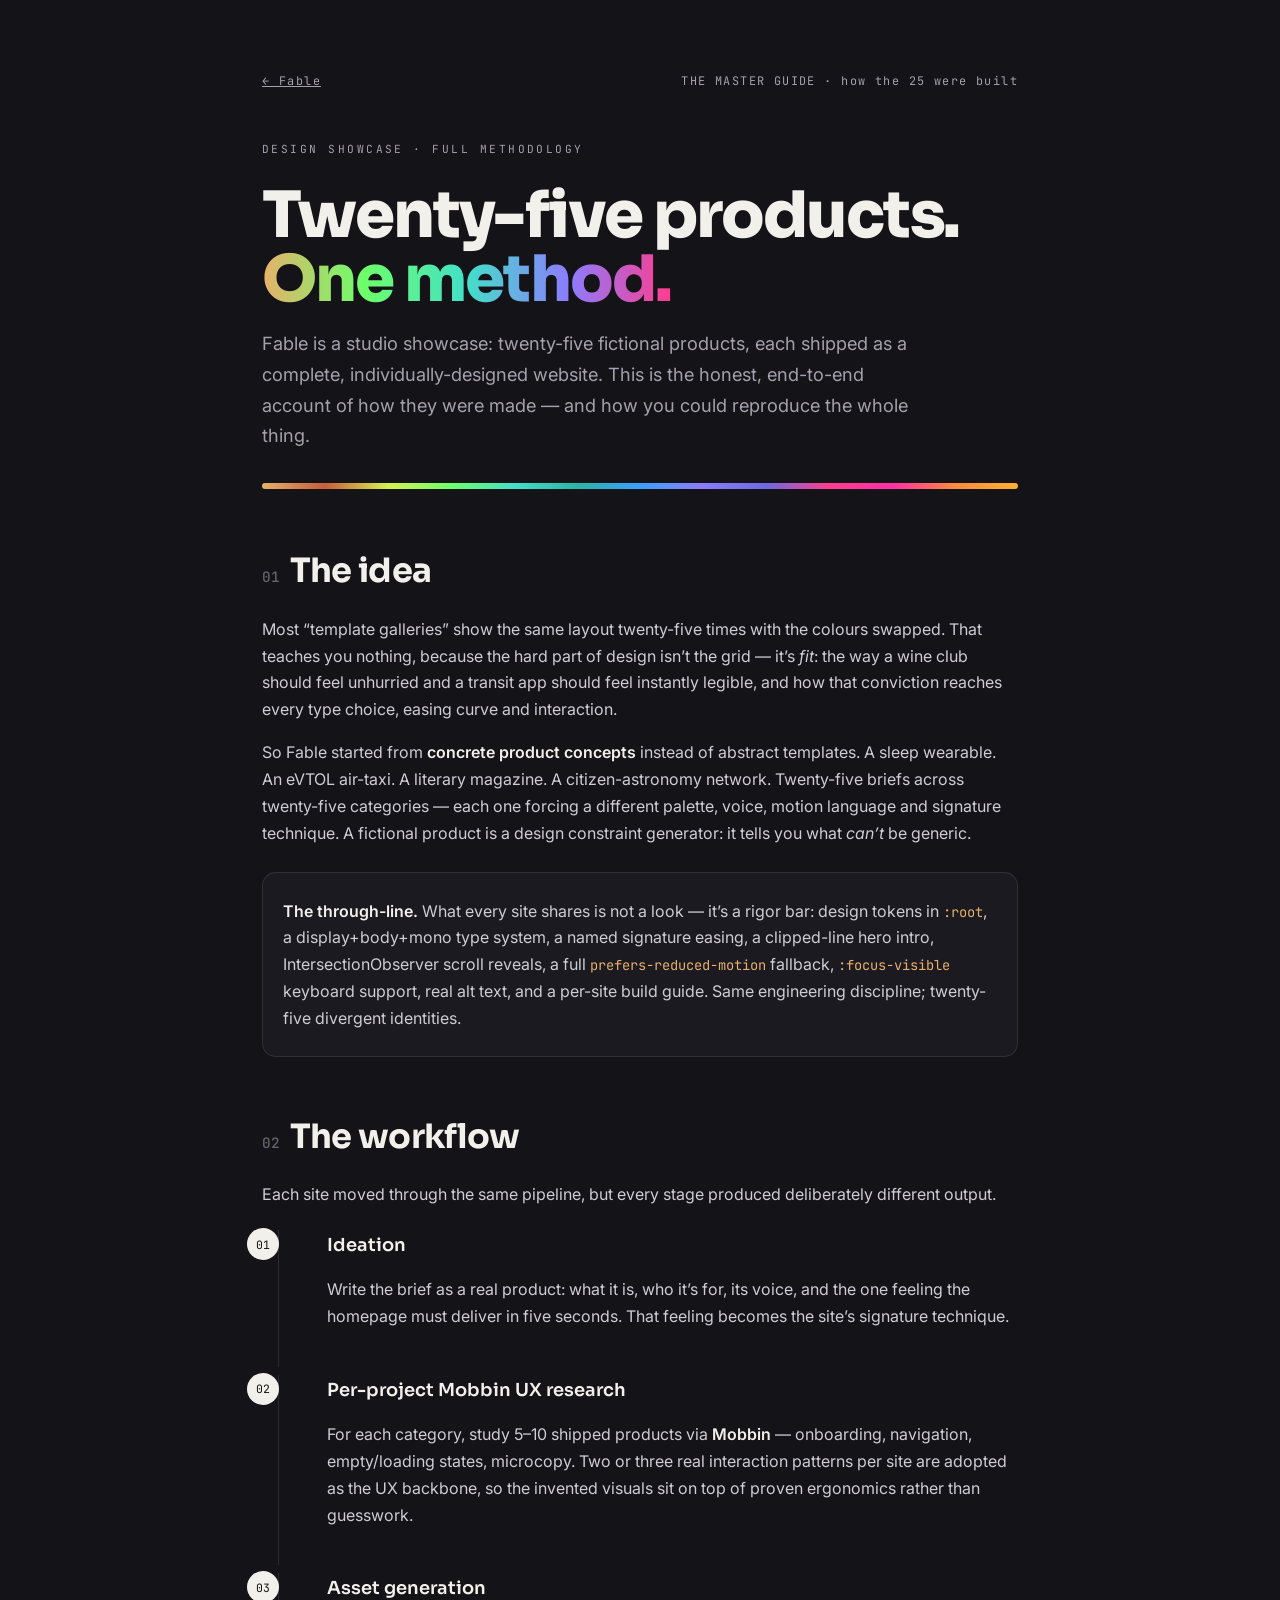
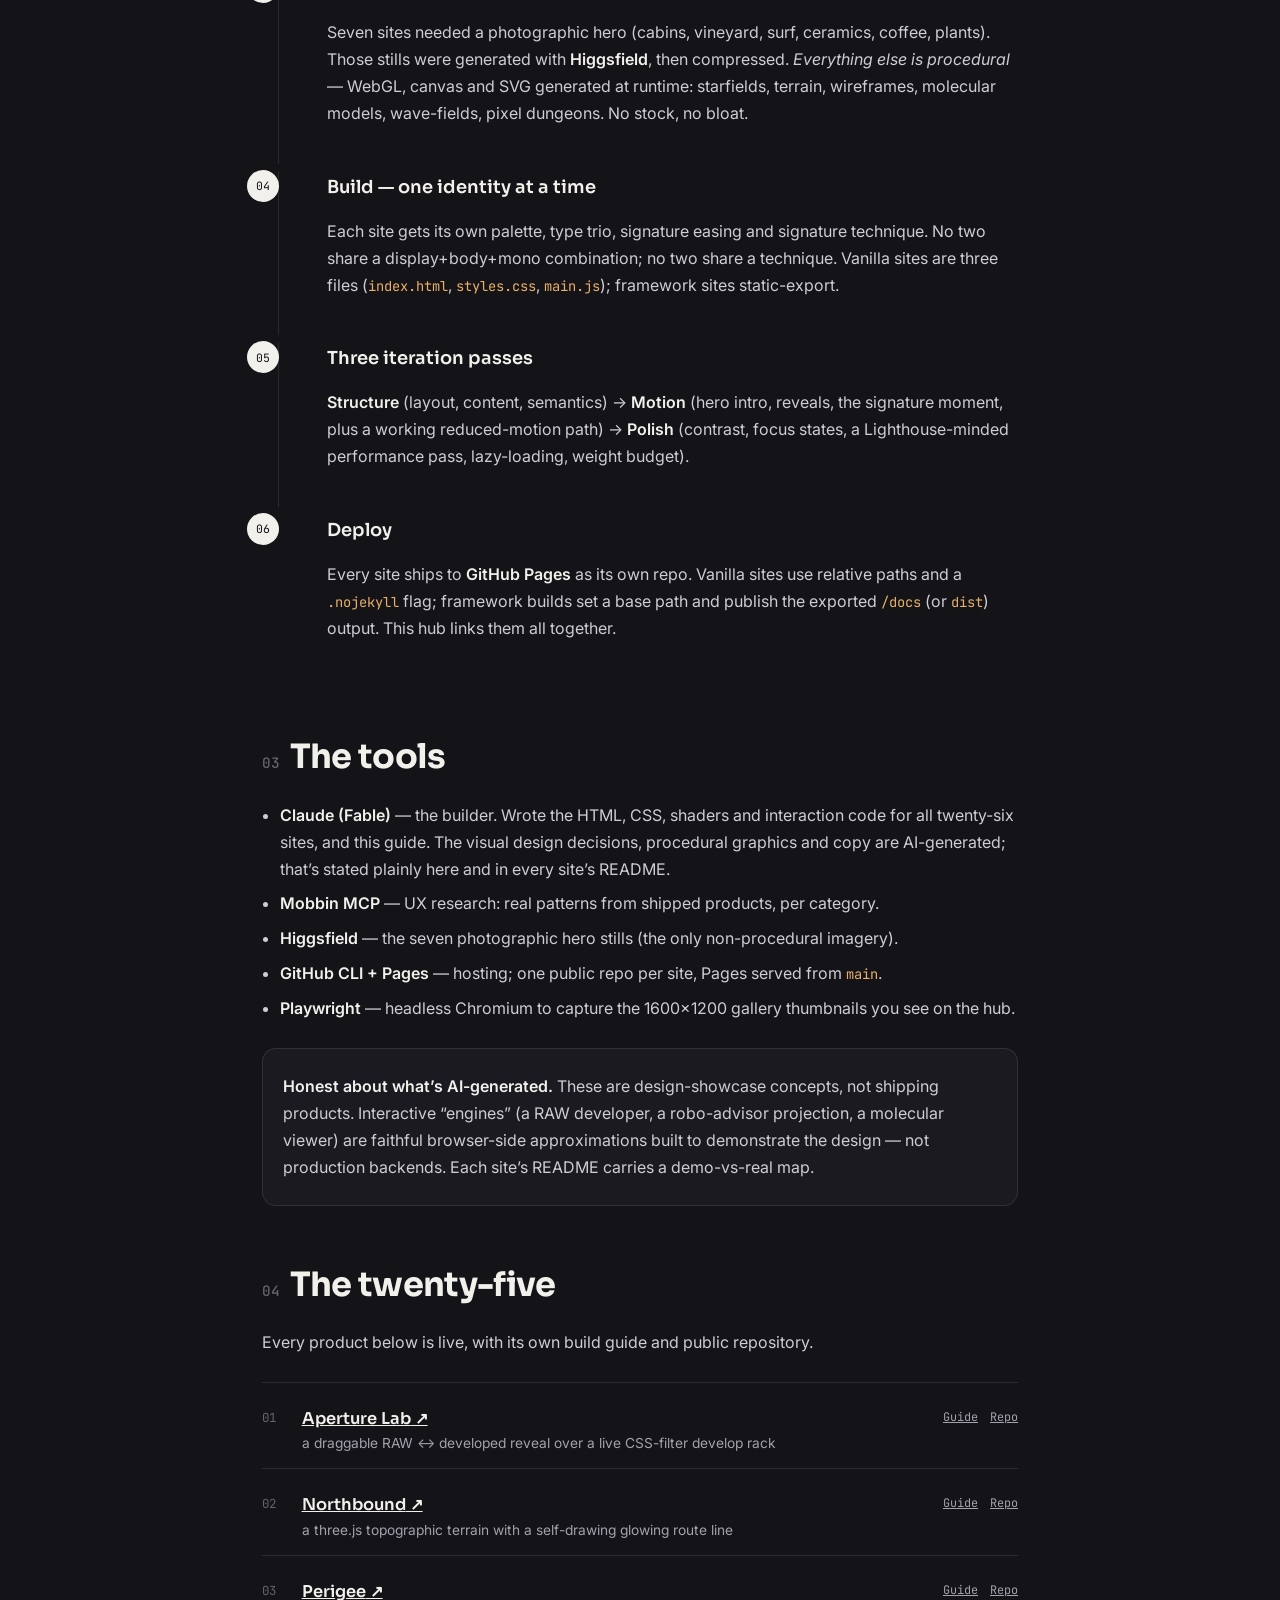
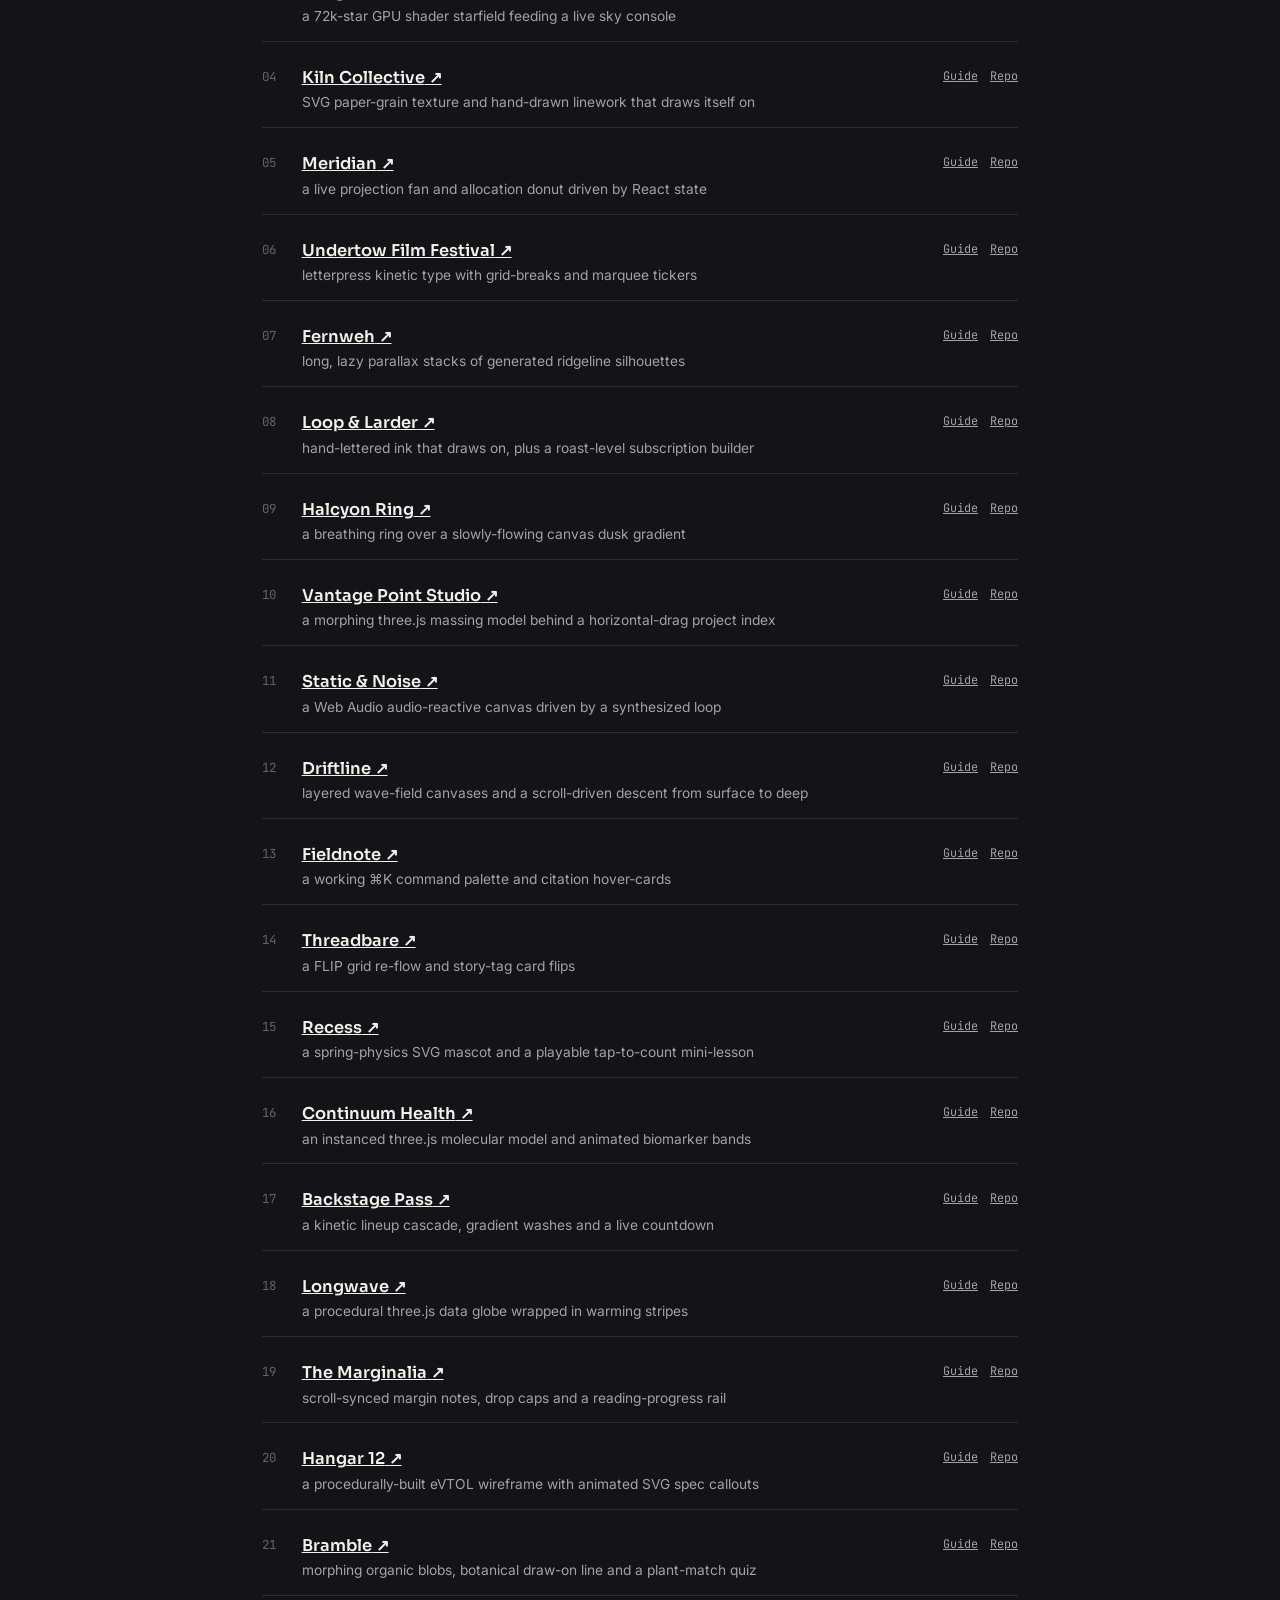
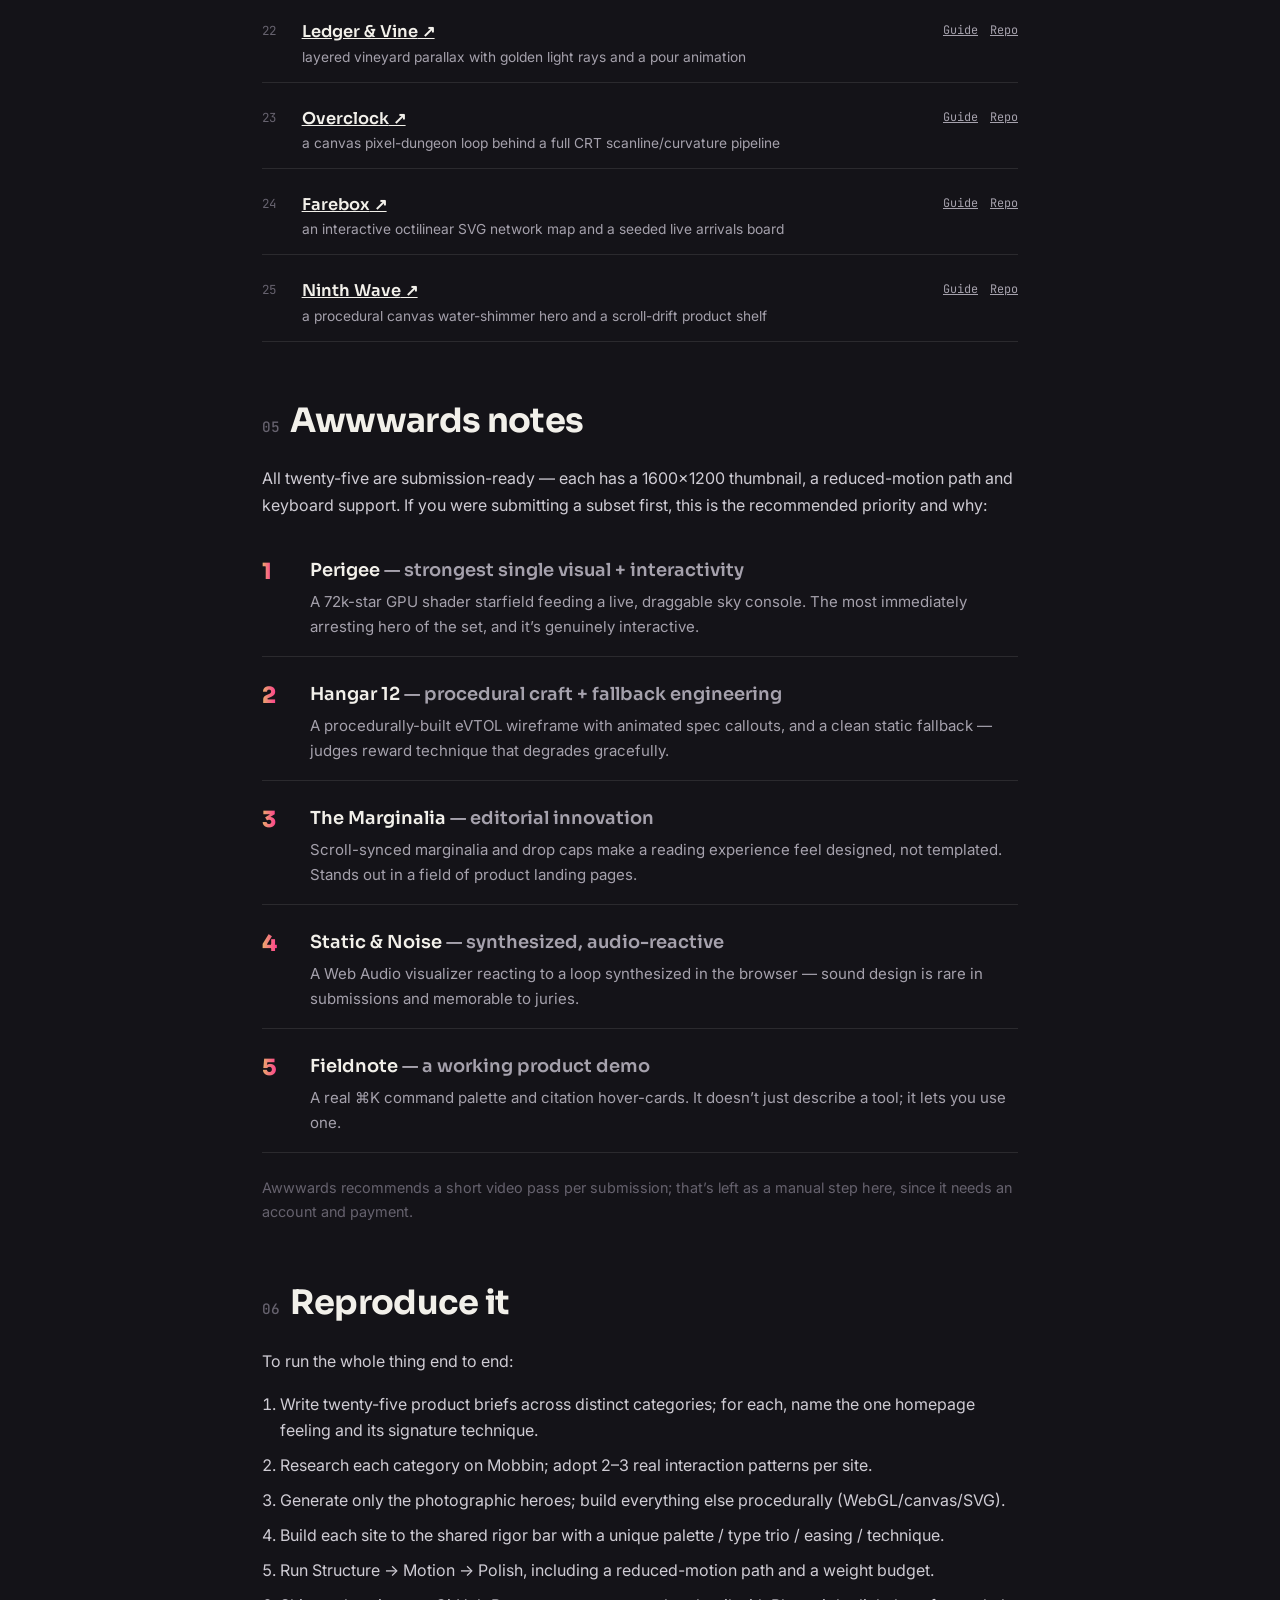
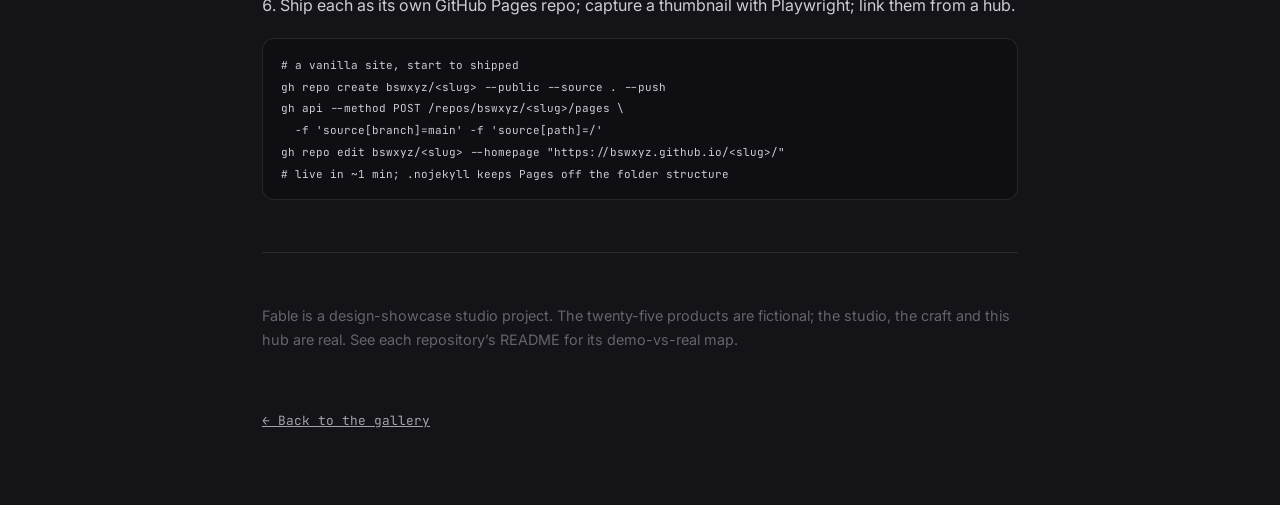
==== guide/index.html @ 22dbc184 "Fable hub — 25-site design showcase gallery + master guide Co-Authored-By: Claude Fable 5 <noreply@a" ====
<!doctype html>
<html lang="en">
<head>
<meta charset="utf-8" />
<meta name="viewport" content="width=device-width, initial-scale=1" />
<title>How Fable was built — the master guide</title>
<meta name="description" content="The master build guide for Fable: how twenty-five fictional-product design showcases were designed and shipped — ideation, Mobbin UX research, asset generation, per-site build, three iteration passes, and GitHub Pages deploy. Links to all 25 guides and repos." />
<meta name="theme-color" content="#141318" />
<meta name="color-scheme" content="dark" />
<link rel="preconnect" href="https://fonts.googleapis.com" />
<link rel="preconnect" href="https://fonts.gstatic.com" crossorigin />
<link href="https://fonts.googleapis.com/css2?family=Sora:wght@300;400;600;700;800&family=Inter:wght@400;500;600&family=JetBrains+Mono:wght@400;500&display=swap" rel="stylesheet" />
<style>
:root{--bg:#141318;--panel:#1b1a21;--bone:#f2f0ea;--dim:#a5a1ac;--faint:#66626e;--line:rgba(242,240,234,.10);--max:820px}
*{box-sizing:border-box;margin:0;padding:0}
html{scroll-behavior:smooth}
body{background:var(--bg);color:var(--bone);font-family:"Inter",system-ui,sans-serif;line-height:1.68;-webkit-font-smoothing:antialiased}
a{color:var(--bone)}
.grad{background:linear-gradient(90deg,#e8b06a,#6cff6a,#43e0c8,#8b7cff,#ff3d8e);-webkit-background-clip:text;background-clip:text;color:transparent}
.wrap{max-width:var(--max);margin:0 auto;padding:clamp(28px,6vw,72px) clamp(18px,5vw,32px)}
.top{display:flex;justify-content:space-between;align-items:center;margin-bottom:3rem;font-family:"JetBrains Mono",monospace;font-size:.74rem;letter-spacing:.12em;color:var(--dim)}
.top a{color:var(--dim)}.top a:hover{color:var(--bone)}
.ey{font-family:"JetBrains Mono",monospace;font-size:.7rem;letter-spacing:.22em;text-transform:uppercase;color:var(--dim);display:block;margin-bottom:1.6rem}
h1{font-family:"Sora",sans-serif;font-weight:800;font-size:clamp(2.4rem,7vw,4rem);line-height:1;letter-spacing:-.03em;margin-bottom:1rem}
.sub{color:var(--dim);font-size:1.14rem;margin-bottom:1rem;max-width:60ch}
.spectrum{height:6px;border-radius:6px;margin:2rem 0 3.4rem;background:linear-gradient(90deg,#e8b06a,#c65d3b,#d6f24e,#6cff6a,#43e0c8,#2bb4a6,#3aa0ff,#8b7cff,#6d6ae0,#ff3d8e,#ff2ea6,#ff8a3d,#ffb02e);box-shadow:0 0 22px -6px rgba(242,240,234,.25)}
h2{font-family:"Sora",sans-serif;font-weight:700;font-size:clamp(1.5rem,3.6vw,2.1rem);letter-spacing:-.02em;margin:3.2rem 0 .4rem;display:flex;gap:.6rem;align-items:baseline}
h2 .h-n{font-family:"JetBrains Mono",monospace;font-size:.9rem;font-weight:500;color:var(--faint);letter-spacing:0}
h3{font-family:"Sora",sans-serif;font-weight:600;font-size:1.12rem;margin:1.8rem 0 .3rem}
p{color:#cfccd4;margin:1rem 0}
strong{color:var(--bone);font-weight:600}
em{font-style:italic}
ul{margin:1rem 0 1rem 1.15rem;color:#cfccd4}li{margin:.5rem 0}
ol.steps{list-style:none;margin:1.4rem 0;padding:0;counter-reset:st}
ol.steps>li{counter-increment:st;position:relative;padding:0 0 1.3rem 3rem;border-left:1px solid var(--line);margin-left:1rem}
ol.steps>li::before{content:counter(st,decimal-leading-zero);position:absolute;left:-1rem;top:-2px;transform:translateX(-50%);
  font-family:"JetBrains Mono",monospace;font-size:.72rem;color:var(--bg);background:var(--bone);width:2rem;height:2rem;border-radius:50%;display:grid;place-items:center}
ol.steps>li:last-child{border-left-color:transparent}
ol.steps h3{margin:.1rem 0 .3rem}
pre{background:#0f0e13;border:1px solid var(--line);border-radius:12px;padding:15px 18px;overflow-x:auto;margin:1.2rem 0;font-family:"JetBrains Mono",monospace;font-size:.8rem;line-height:1.7;color:#cfccd4}
code{font-family:"JetBrains Mono",monospace;font-size:.86em;color:#e8b06a}
pre code{color:inherit}
.rule{height:1px;background:var(--line);margin:3.2rem 0;border:0}
.callout{background:var(--panel);border:1px solid var(--line);border-radius:14px;padding:18px 20px;margin:1.6rem 0}
.callout p{margin:.4rem 0}
/* the 25 list */
.sites{list-style:none;margin:1.6rem 0;padding:0;border-top:1px solid var(--line)}
.site-row{display:flex;gap:14px;align-items:flex-start;padding:14px 0;border-bottom:1px solid var(--line)}
.site-n{font-family:"JetBrains Mono",monospace;font-size:.78rem;color:var(--faint);padding-top:3px;flex:none;width:1.6rem}
.site-main{flex:1;display:flex;flex-direction:column;gap:2px}
.site-name{font-family:"Sora",sans-serif;font-weight:600;font-size:1.02rem}
.site-name:hover{color:#43e0c8}
.site-sig{color:var(--dim);font-size:.86rem;line-height:1.45}
.site-links{display:inline-flex;gap:12px;flex:none;font-family:"JetBrains Mono",monospace;font-size:.74rem;padding-top:3px}
.site-links a{color:var(--dim)}.site-links a:hover{color:var(--bone)}
/* awards */
.awards{list-style:none;margin:1.4rem 0;padding:0;counter-reset:aw}
.awards>li{counter-increment:aw;position:relative;padding:14px 0 14px 3rem;border-bottom:1px solid var(--line)}
.awards>li::before{content:counter(aw);position:absolute;left:0;top:12px;font-family:"Sora",sans-serif;font-weight:800;font-size:1.4rem;color:transparent;
  background:linear-gradient(90deg,#e8b06a,#ff3d8e);-webkit-background-clip:text;background-clip:text}
.awards h3{margin:0 0 .2rem}
.awards p{margin:.2rem 0;font-size:.94rem}
.awards .why{color:var(--dim)}
.back{display:inline-block;margin-top:2.6rem;font-family:"JetBrains Mono",monospace;font-size:.8rem;color:var(--dim)}
.back:hover{color:var(--bone)}
a:focus-visible{outline:2px solid var(--bone);outline-offset:3px;border-radius:5px}
@media (prefers-reduced-motion:reduce){html{scroll-behavior:auto}}
</style>
</head>
<body>
<div class="wrap">
  <div class="top">
    <a href="../">← Fable</a>
    <span>THE MASTER GUIDE · how the 25 were built</span>
  </div>

  <span class="ey">Design showcase · full methodology</span>
  <h1>Twenty-five products.<br><span class="grad">One method.</span></h1>
  <p class="sub">Fable is a studio showcase: twenty-five fictional products, each shipped as a complete,
    individually-designed website. This is the honest, end-to-end account of how they were made — and how
    you could reproduce the whole thing.</p>
  <div class="spectrum" aria-hidden="true"></div>

  <h2><span class="h-n">01</span>The idea</h2>
  <p>Most “template galleries” show the same layout twenty-five times with the colours swapped. That teaches
    you nothing, because the hard part of design isn’t the grid — it’s <em>fit</em>: the way a wine club should
    feel unhurried and a transit app should feel instantly legible, and how that conviction reaches every
    type choice, easing curve and interaction.</p>
  <p>So Fable started from <strong>concrete product concepts</strong> instead of abstract templates. A sleep
    wearable. An eVTOL air-taxi. A literary magazine. A citizen-astronomy network. Twenty-five briefs across
    twenty-five categories — each one forcing a different palette, voice, motion language and signature
    technique. A fictional product is a design constraint generator: it tells you what <em>can’t</em> be
    generic.</p>
  <div class="callout">
    <p><strong>The through-line.</strong> What every site shares is not a look — it’s a rigor bar: design
      tokens in <code>:root</code>, a display+body+mono type system, a named signature easing, a clipped-line
      hero intro, IntersectionObserver scroll reveals, a full <code>prefers-reduced-motion</code> fallback,
      <code>:focus-visible</code> keyboard support, real alt text, and a per-site build guide. Same
      engineering discipline; twenty-five divergent identities.</p>
  </div>

  <h2><span class="h-n">02</span>The workflow</h2>
  <p>Each site moved through the same pipeline, but every stage produced deliberately different output.</p>
  <ol class="steps">
    <li>
      <h3>Ideation</h3>
      <p>Write the brief as a real product: what it is, who it’s for, its voice, and the one feeling the
        homepage must deliver in five seconds. That feeling becomes the site’s signature technique.</p>
    </li>
    <li>
      <h3>Per-project Mobbin UX research</h3>
      <p>For each category, study 5–10 shipped products via <strong>Mobbin</strong> — onboarding, navigation,
        empty/loading states, microcopy. Two or three real interaction patterns per site are adopted as the
        UX backbone, so the invented visuals sit on top of proven ergonomics rather than guesswork.</p>
    </li>
    <li>
      <h3>Asset generation</h3>
      <p>Seven sites needed a photographic hero (cabins, vineyard, surf, ceramics, coffee, plants). Those
        stills were generated with <strong>Higgsfield</strong>, then compressed. <em>Everything else is
        procedural</em> — WebGL, canvas and SVG generated at runtime: starfields, terrain, wireframes,
        molecular models, wave-fields, pixel dungeons. No stock, no bloat.</p>
    </li>
    <li>
      <h3>Build — one identity at a time</h3>
      <p>Each site gets its own palette, type trio, signature easing and signature technique. No two share a
        display+body+mono combination; no two share a technique. Vanilla sites are three files
        (<code>index.html</code>, <code>styles.css</code>, <code>main.js</code>); framework sites static-export.</p>
    </li>
    <li>
      <h3>Three iteration passes</h3>
      <p><strong>Structure</strong> (layout, content, semantics) → <strong>Motion</strong> (hero intro,
        reveals, the signature moment, plus a working reduced-motion path) → <strong>Polish</strong>
        (contrast, focus states, a Lighthouse-minded performance pass, lazy-loading, weight budget).</p>
    </li>
    <li>
      <h3>Deploy</h3>
      <p>Every site ships to <strong>GitHub Pages</strong> as its own repo. Vanilla sites use relative paths
        and a <code>.nojekyll</code> flag; framework builds set a base path and publish the exported
        <code>/docs</code> (or <code>dist</code>) output. This hub links them all together.</p>
    </li>
  </ol>

  <h2><span class="h-n">03</span>The tools</h2>
  <ul>
    <li><strong>Claude (Fable)</strong> — the builder. Wrote the HTML, CSS, shaders and interaction code for
      all twenty-six sites, and this guide. The visual design decisions, procedural graphics and copy are
      AI-generated; that’s stated plainly here and in every site’s README.</li>
    <li><strong>Mobbin MCP</strong> — UX research: real patterns from shipped products, per category.</li>
    <li><strong>Higgsfield</strong> — the seven photographic hero stills (the only non-procedural imagery).</li>
    <li><strong>GitHub CLI + Pages</strong> — hosting; one public repo per site, Pages served from
      <code>main</code>.</li>
    <li><strong>Playwright</strong> — headless Chromium to capture the 1600×1200 gallery thumbnails you see
      on the hub.</li>
  </ul>
  <div class="callout">
    <p><strong>Honest about what’s AI-generated.</strong> These are design-showcase concepts, not shipping
      products. Interactive “engines” (a RAW developer, a robo-advisor projection, a molecular viewer) are
      faithful browser-side approximations built to demonstrate the design — not production backends. Each
      site’s README carries a demo-vs-real map.</p>
  </div>

  <h2><span class="h-n">04</span>The twenty-five</h2>
  <p>Every product below is live, with its own build guide and public repository.</p>
  <ol class="sites">
      <li class="site-row">
        <span class="site-n">01</span>
        <span class="site-main">
          <a class="site-name" href="https://bswxyz.github.io/aperture-lab/" target="_blank" rel="noopener">Aperture Lab<span aria-hidden="true"> ↗</span></a>
          <span class="site-sig">a draggable RAW ↔ developed reveal over a live CSS-filter develop rack</span>
        </span>
        <span class="site-links"><a href="https://bswxyz.github.io/aperture-lab/guide/" target="_blank" rel="noopener">Guide</a><a href="https://github.com/bswxyz/aperture-lab" target="_blank" rel="noopener">Repo</a></span>
      </li>
      <li class="site-row">
        <span class="site-n">02</span>
        <span class="site-main">
          <a class="site-name" href="https://bswxyz.github.io/northbound-ev/" target="_blank" rel="noopener">Northbound<span aria-hidden="true"> ↗</span></a>
          <span class="site-sig">a three.js topographic terrain with a self-drawing glowing route line</span>
        </span>
        <span class="site-links"><a href="https://bswxyz.github.io/northbound-ev/guide/" target="_blank" rel="noopener">Guide</a><a href="https://github.com/bswxyz/northbound-ev" target="_blank" rel="noopener">Repo</a></span>
      </li>
      <li class="site-row">
        <span class="site-n">03</span>
        <span class="site-main">
          <a class="site-name" href="https://bswxyz.github.io/perigee-astro/" target="_blank" rel="noopener">Perigee<span aria-hidden="true"> ↗</span></a>
          <span class="site-sig">a 72k-star GPU shader starfield feeding a live sky console</span>
        </span>
        <span class="site-links"><a href="https://bswxyz.github.io/perigee-astro/guide/" target="_blank" rel="noopener">Guide</a><a href="https://github.com/bswxyz/perigee-astro" target="_blank" rel="noopener">Repo</a></span>
      </li>
      <li class="site-row">
        <span class="site-n">04</span>
        <span class="site-main">
          <a class="site-name" href="https://bswxyz.github.io/kiln-collective/" target="_blank" rel="noopener">Kiln Collective<span aria-hidden="true"> ↗</span></a>
          <span class="site-sig">SVG paper-grain texture and hand-drawn linework that draws itself on</span>
        </span>
        <span class="site-links"><a href="https://bswxyz.github.io/kiln-collective/guide/" target="_blank" rel="noopener">Guide</a><a href="https://github.com/bswxyz/kiln-collective" target="_blank" rel="noopener">Repo</a></span>
      </li>
      <li class="site-row">
        <span class="site-n">05</span>
        <span class="site-main">
          <a class="site-name" href="https://bswxyz.github.io/meridian-advisor/" target="_blank" rel="noopener">Meridian<span aria-hidden="true"> ↗</span></a>
          <span class="site-sig">a live projection fan and allocation donut driven by React state</span>
        </span>
        <span class="site-links"><a href="https://bswxyz.github.io/meridian-advisor/guide/" target="_blank" rel="noopener">Guide</a><a href="https://github.com/bswxyz/meridian-advisor" target="_blank" rel="noopener">Repo</a></span>
      </li>
      <li class="site-row">
        <span class="site-n">06</span>
        <span class="site-main">
          <a class="site-name" href="https://bswxyz.github.io/undertow-festival/" target="_blank" rel="noopener">Undertow Film Festival<span aria-hidden="true"> ↗</span></a>
          <span class="site-sig">letterpress kinetic type with grid-breaks and marquee tickers</span>
        </span>
        <span class="site-links"><a href="https://bswxyz.github.io/undertow-festival/guide/" target="_blank" rel="noopener">Guide</a><a href="https://github.com/bswxyz/undertow-festival" target="_blank" rel="noopener">Repo</a></span>
      </li>
      <li class="site-row">
        <span class="site-n">07</span>
        <span class="site-main">
          <a class="site-name" href="https://bswxyz.github.io/fernweh-cabins/" target="_blank" rel="noopener">Fernweh<span aria-hidden="true"> ↗</span></a>
          <span class="site-sig">long, lazy parallax stacks of generated ridgeline silhouettes</span>
        </span>
        <span class="site-links"><a href="https://bswxyz.github.io/fernweh-cabins/guide/" target="_blank" rel="noopener">Guide</a><a href="https://github.com/bswxyz/fernweh-cabins" target="_blank" rel="noopener">Repo</a></span>
      </li>
      <li class="site-row">
        <span class="site-n">08</span>
        <span class="site-main">
          <a class="site-name" href="https://bswxyz.github.io/loop-and-larder/" target="_blank" rel="noopener">Loop & Larder<span aria-hidden="true"> ↗</span></a>
          <span class="site-sig">hand-lettered ink that draws on, plus a roast-level subscription builder</span>
        </span>
        <span class="site-links"><a href="https://bswxyz.github.io/loop-and-larder/guide/" target="_blank" rel="noopener">Guide</a><a href="https://github.com/bswxyz/loop-and-larder" target="_blank" rel="noopener">Repo</a></span>
      </li>
      <li class="site-row">
        <span class="site-n">09</span>
        <span class="site-main">
          <a class="site-name" href="https://bswxyz.github.io/halcyon-ring/" target="_blank" rel="noopener">Halcyon Ring<span aria-hidden="true"> ↗</span></a>
          <span class="site-sig">a breathing ring over a slowly-flowing canvas dusk gradient</span>
        </span>
        <span class="site-links"><a href="https://bswxyz.github.io/halcyon-ring/guide/" target="_blank" rel="noopener">Guide</a><a href="https://github.com/bswxyz/halcyon-ring" target="_blank" rel="noopener">Repo</a></span>
      </li>
      <li class="site-row">
        <span class="site-n">10</span>
        <span class="site-main">
          <a class="site-name" href="https://bswxyz.github.io/vantage-point-studio/" target="_blank" rel="noopener">Vantage Point Studio<span aria-hidden="true"> ↗</span></a>
          <span class="site-sig">a morphing three.js massing model behind a horizontal-drag project index</span>
        </span>
        <span class="site-links"><a href="https://bswxyz.github.io/vantage-point-studio/guide/" target="_blank" rel="noopener">Guide</a><a href="https://github.com/bswxyz/vantage-point-studio" target="_blank" rel="noopener">Repo</a></span>
      </li>
      <li class="site-row">
        <span class="site-n">11</span>
        <span class="site-main">
          <a class="site-name" href="https://bswxyz.github.io/static-and-noise/" target="_blank" rel="noopener">Static & Noise<span aria-hidden="true"> ↗</span></a>
          <span class="site-sig">a Web Audio audio-reactive canvas driven by a synthesized loop</span>
        </span>
        <span class="site-links"><a href="https://bswxyz.github.io/static-and-noise/guide/" target="_blank" rel="noopener">Guide</a><a href="https://github.com/bswxyz/static-and-noise" target="_blank" rel="noopener">Repo</a></span>
      </li>
      <li class="site-row">
        <span class="site-n">12</span>
        <span class="site-main">
          <a class="site-name" href="https://bswxyz.github.io/driftline-ocean/" target="_blank" rel="noopener">Driftline<span aria-hidden="true"> ↗</span></a>
          <span class="site-sig">layered wave-field canvases and a scroll-driven descent from surface to deep</span>
        </span>
        <span class="site-links"><a href="https://bswxyz.github.io/driftline-ocean/guide/" target="_blank" rel="noopener">Guide</a><a href="https://github.com/bswxyz/driftline-ocean" target="_blank" rel="noopener">Repo</a></span>
      </li>
      <li class="site-row">
        <span class="site-n">13</span>
        <span class="site-main">
          <a class="site-name" href="https://bswxyz.github.io/fieldnote-research/" target="_blank" rel="noopener">Fieldnote<span aria-hidden="true"> ↗</span></a>
          <span class="site-sig">a working ⌘K command palette and citation hover-cards</span>
        </span>
        <span class="site-links"><a href="https://bswxyz.github.io/fieldnote-research/guide/" target="_blank" rel="noopener">Guide</a><a href="https://github.com/bswxyz/fieldnote-research" target="_blank" rel="noopener">Repo</a></span>
      </li>
      <li class="site-row">
        <span class="site-n">14</span>
        <span class="site-main">
          <a class="site-name" href="https://bswxyz.github.io/threadbare-resale/" target="_blank" rel="noopener">Threadbare<span aria-hidden="true"> ↗</span></a>
          <span class="site-sig">a FLIP grid re-flow and story-tag card flips</span>
        </span>
        <span class="site-links"><a href="https://bswxyz.github.io/threadbare-resale/guide/" target="_blank" rel="noopener">Guide</a><a href="https://github.com/bswxyz/threadbare-resale" target="_blank" rel="noopener">Repo</a></span>
      </li>
      <li class="site-row">
        <span class="site-n">15</span>
        <span class="site-main">
          <a class="site-name" href="https://bswxyz.github.io/recess-learn/" target="_blank" rel="noopener">Recess<span aria-hidden="true"> ↗</span></a>
          <span class="site-sig">a spring-physics SVG mascot and a playable tap-to-count mini-lesson</span>
        </span>
        <span class="site-links"><a href="https://bswxyz.github.io/recess-learn/guide/" target="_blank" rel="noopener">Guide</a><a href="https://github.com/bswxyz/recess-learn" target="_blank" rel="noopener">Repo</a></span>
      </li>
      <li class="site-row">
        <span class="site-n">16</span>
        <span class="site-main">
          <a class="site-name" href="https://bswxyz.github.io/continuum-health/" target="_blank" rel="noopener">Continuum Health<span aria-hidden="true"> ↗</span></a>
          <span class="site-sig">an instanced three.js molecular model and animated biomarker bands</span>
        </span>
        <span class="site-links"><a href="https://bswxyz.github.io/continuum-health/guide/" target="_blank" rel="noopener">Guide</a><a href="https://github.com/bswxyz/continuum-health" target="_blank" rel="noopener">Repo</a></span>
      </li>
      <li class="site-row">
        <span class="site-n">17</span>
        <span class="site-main">
          <a class="site-name" href="https://bswxyz.github.io/backstage-pass/" target="_blank" rel="noopener">Backstage Pass<span aria-hidden="true"> ↗</span></a>
          <span class="site-sig">a kinetic lineup cascade, gradient washes and a live countdown</span>
        </span>
        <span class="site-links"><a href="https://bswxyz.github.io/backstage-pass/guide/" target="_blank" rel="noopener">Guide</a><a href="https://github.com/bswxyz/backstage-pass" target="_blank" rel="noopener">Repo</a></span>
      </li>
      <li class="site-row">
        <span class="site-n">18</span>
        <span class="site-main">
          <a class="site-name" href="https://bswxyz.github.io/longwave-climate/" target="_blank" rel="noopener">Longwave<span aria-hidden="true"> ↗</span></a>
          <span class="site-sig">a procedural three.js data globe wrapped in warming stripes</span>
        </span>
        <span class="site-links"><a href="https://bswxyz.github.io/longwave-climate/guide/" target="_blank" rel="noopener">Guide</a><a href="https://github.com/bswxyz/longwave-climate" target="_blank" rel="noopener">Repo</a></span>
      </li>
      <li class="site-row">
        <span class="site-n">19</span>
        <span class="site-main">
          <a class="site-name" href="https://bswxyz.github.io/the-marginalia/" target="_blank" rel="noopener">The Marginalia<span aria-hidden="true"> ↗</span></a>
          <span class="site-sig">scroll-synced margin notes, drop caps and a reading-progress rail</span>
        </span>
        <span class="site-links"><a href="https://bswxyz.github.io/the-marginalia/guide/" target="_blank" rel="noopener">Guide</a><a href="https://github.com/bswxyz/the-marginalia" target="_blank" rel="noopener">Repo</a></span>
      </li>
      <li class="site-row">
        <span class="site-n">20</span>
        <span class="site-main">
          <a class="site-name" href="https://bswxyz.github.io/hangar-12/" target="_blank" rel="noopener">Hangar 12<span aria-hidden="true"> ↗</span></a>
          <span class="site-sig">a procedurally-built eVTOL wireframe with animated SVG spec callouts</span>
        </span>
        <span class="site-links"><a href="https://bswxyz.github.io/hangar-12/guide/" target="_blank" rel="noopener">Guide</a><a href="https://github.com/bswxyz/hangar-12" target="_blank" rel="noopener">Repo</a></span>
      </li>
      <li class="site-row">
        <span class="site-n">21</span>
        <span class="site-main">
          <a class="site-name" href="https://bswxyz.github.io/bramble-home/" target="_blank" rel="noopener">Bramble<span aria-hidden="true"> ↗</span></a>
          <span class="site-sig">morphing organic blobs, botanical draw-on line and a plant-match quiz</span>
        </span>
        <span class="site-links"><a href="https://bswxyz.github.io/bramble-home/guide/" target="_blank" rel="noopener">Guide</a><a href="https://github.com/bswxyz/bramble-home" target="_blank" rel="noopener">Repo</a></span>
      </li>
      <li class="site-row">
        <span class="site-n">22</span>
        <span class="site-main">
          <a class="site-name" href="https://bswxyz.github.io/ledger-and-vine/" target="_blank" rel="noopener">Ledger & Vine<span aria-hidden="true"> ↗</span></a>
          <span class="site-sig">layered vineyard parallax with golden light rays and a pour animation</span>
        </span>
        <span class="site-links"><a href="https://bswxyz.github.io/ledger-and-vine/guide/" target="_blank" rel="noopener">Guide</a><a href="https://github.com/bswxyz/ledger-and-vine" target="_blank" rel="noopener">Repo</a></span>
      </li>
      <li class="site-row">
        <span class="site-n">23</span>
        <span class="site-main">
          <a class="site-name" href="https://bswxyz.github.io/overclock-games/" target="_blank" rel="noopener">Overclock<span aria-hidden="true"> ↗</span></a>
          <span class="site-sig">a canvas pixel-dungeon loop behind a full CRT scanline/curvature pipeline</span>
        </span>
        <span class="site-links"><a href="https://bswxyz.github.io/overclock-games/guide/" target="_blank" rel="noopener">Guide</a><a href="https://github.com/bswxyz/overclock-games" target="_blank" rel="noopener">Repo</a></span>
      </li>
      <li class="site-row">
        <span class="site-n">24</span>
        <span class="site-main">
          <a class="site-name" href="https://bswxyz.github.io/farebox-transit/" target="_blank" rel="noopener">Farebox<span aria-hidden="true"> ↗</span></a>
          <span class="site-sig">an interactive octilinear SVG network map and a seeded live arrivals board</span>
        </span>
        <span class="site-links"><a href="https://bswxyz.github.io/farebox-transit/guide/" target="_blank" rel="noopener">Guide</a><a href="https://github.com/bswxyz/farebox-transit" target="_blank" rel="noopener">Repo</a></span>
      </li>
      <li class="site-row">
        <span class="site-n">25</span>
        <span class="site-main">
          <a class="site-name" href="https://bswxyz.github.io/ninth-wave-surf/" target="_blank" rel="noopener">Ninth Wave<span aria-hidden="true"> ↗</span></a>
          <span class="site-sig">a procedural canvas water-shimmer hero and a scroll-drift product shelf</span>
        </span>
        <span class="site-links"><a href="https://bswxyz.github.io/ninth-wave-surf/guide/" target="_blank" rel="noopener">Guide</a><a href="https://github.com/bswxyz/ninth-wave-surf" target="_blank" rel="noopener">Repo</a></span>
      </li>
  </ol>

  <h2><span class="h-n">05</span>Awwwards notes</h2>
  <p>All twenty-five are submission-ready — each has a 1600×1200 thumbnail, a reduced-motion path and keyboard
    support. If you were submitting a subset first, this is the recommended priority and why:</p>
  <ol class="awards">
    <li>
      <h3>Perigee <span class="why">— strongest single visual + interactivity</span></h3>
      <p class="why">A 72k-star GPU shader starfield feeding a live, draggable sky console. The most
        immediately arresting hero of the set, and it’s genuinely interactive.</p>
    </li>
    <li>
      <h3>Hangar 12 <span class="why">— procedural craft + fallback engineering</span></h3>
      <p class="why">A procedurally-built eVTOL wireframe with animated spec callouts, and a clean static
        fallback — judges reward technique that degrades gracefully.</p>
    </li>
    <li>
      <h3>The Marginalia <span class="why">— editorial innovation</span></h3>
      <p class="why">Scroll-synced marginalia and drop caps make a reading experience feel designed, not
        templated. Stands out in a field of product landing pages.</p>
    </li>
    <li>
      <h3>Static &amp; Noise <span class="why">— synthesized, audio-reactive</span></h3>
      <p class="why">A Web Audio visualizer reacting to a loop synthesized in the browser — sound design is
        rare in submissions and memorable to juries.</p>
    </li>
    <li>
      <h3>Fieldnote <span class="why">— a working product demo</span></h3>
      <p class="why">A real ⌘K command palette and citation hover-cards. It doesn’t just describe a tool;
        it lets you use one.</p>
    </li>
  </ol>
  <p style="color:var(--faint);font-size:.9rem">Awwwards recommends a short video pass per submission; that’s
    left as a manual step here, since it needs an account and payment.</p>

  <h2><span class="h-n">06</span>Reproduce it</h2>
  <p>To run the whole thing end to end:</p>
  <ol style="margin-left:1.15rem;color:#cfccd4">
    <li>Write twenty-five product briefs across distinct categories; for each, name the one homepage feeling
      and its signature technique.</li>
    <li>Research each category on Mobbin; adopt 2–3 real interaction patterns per site.</li>
    <li>Generate only the photographic heroes; build everything else procedurally (WebGL/canvas/SVG).</li>
    <li>Build each site to the shared rigor bar with a unique palette / type trio / easing / technique.</li>
    <li>Run Structure → Motion → Polish, including a reduced-motion path and a weight budget.</li>
    <li>Ship each as its own GitHub Pages repo; capture a thumbnail with Playwright; link them from a hub.</li>
  </ol>
  <pre><code># a vanilla site, start to shipped
gh repo create bswxyz/&lt;slug&gt; --public --source . --push
gh api --method POST /repos/bswxyz/&lt;slug&gt;/pages \
  -f 'source[branch]=main' -f 'source[path]=/'
gh repo edit bswxyz/&lt;slug&gt; --homepage "https://bswxyz.github.io/&lt;slug&gt;/"
# live in ~1 min; .nojekyll keeps Pages off the folder structure</code></pre>

  <hr class="rule" />
  <p style="color:var(--faint);font-size:.9rem">Fable is a design-showcase studio project. The twenty-five
    products are fictional; the studio, the craft and this hub are real. See each repository’s README for its
    demo-vs-real map.</p>
  <a class="back" href="../">← Back to the gallery</a>
</div>
</body>
</html>
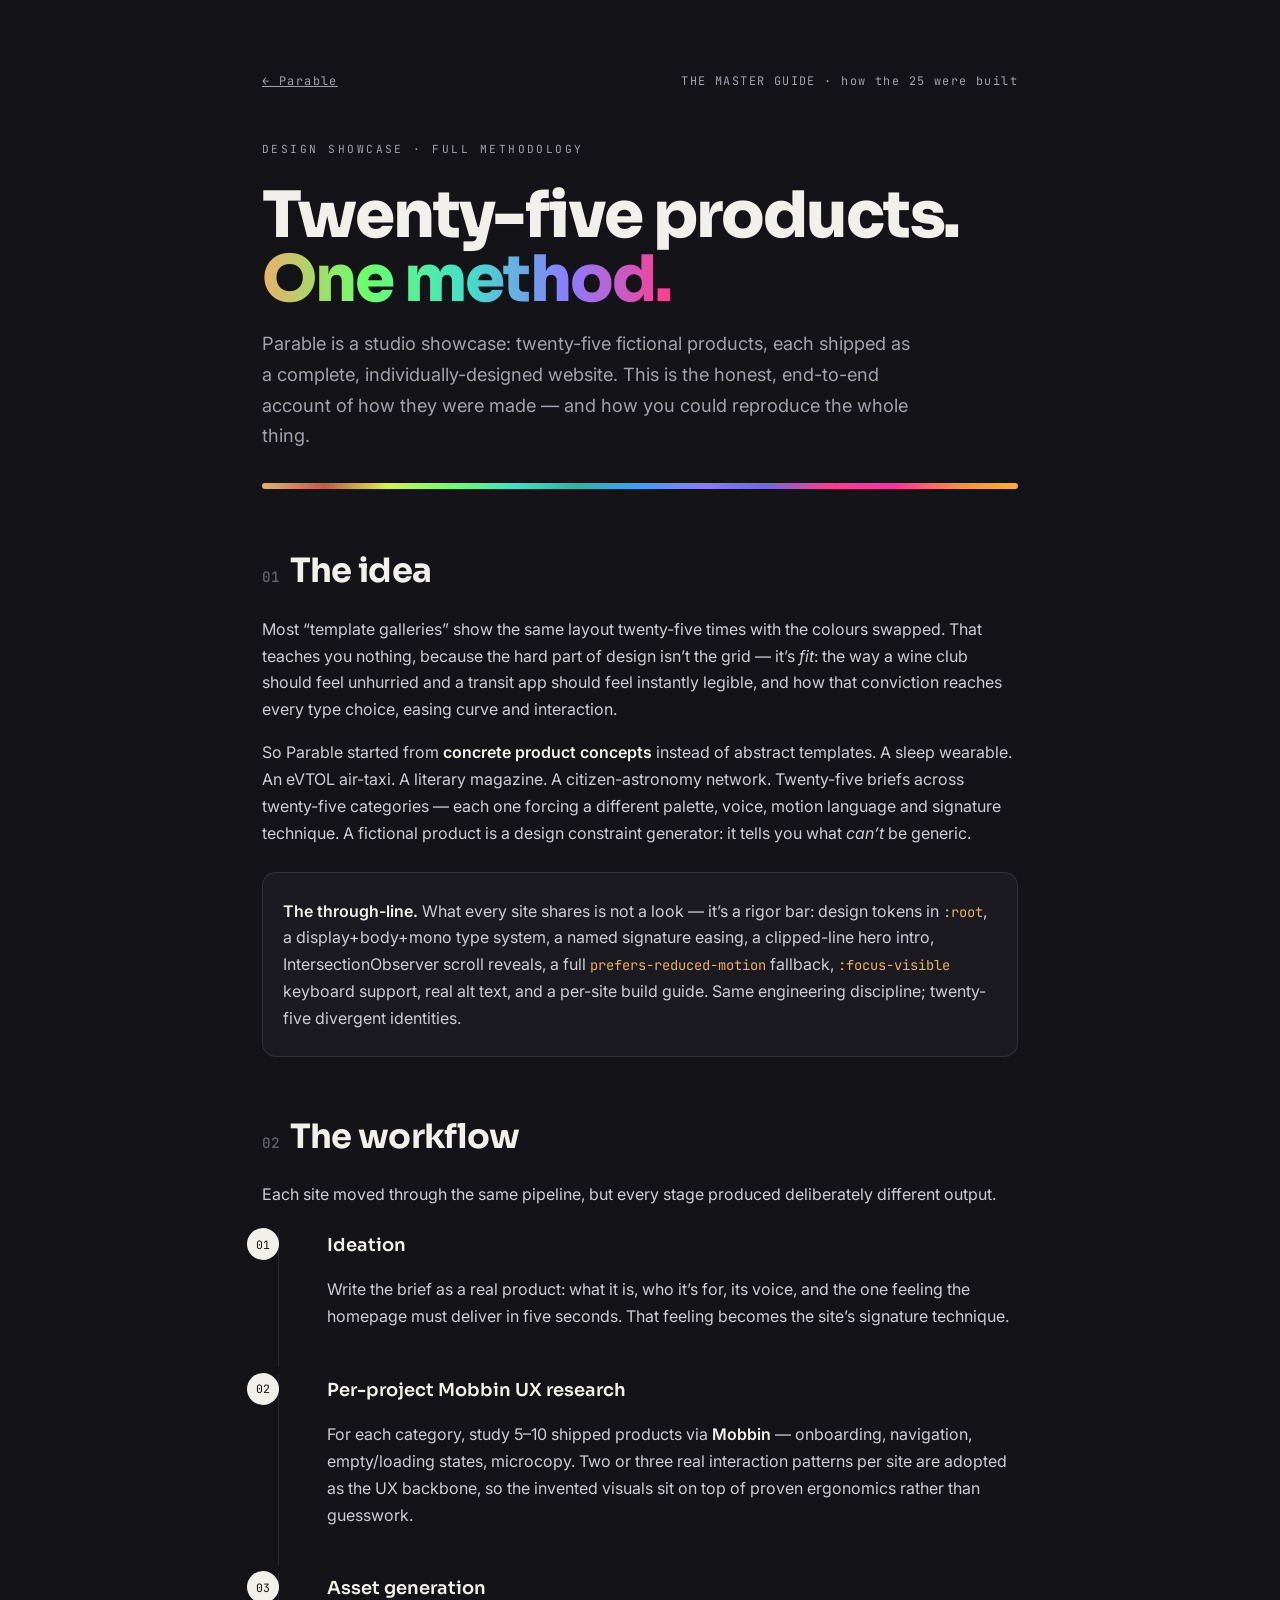
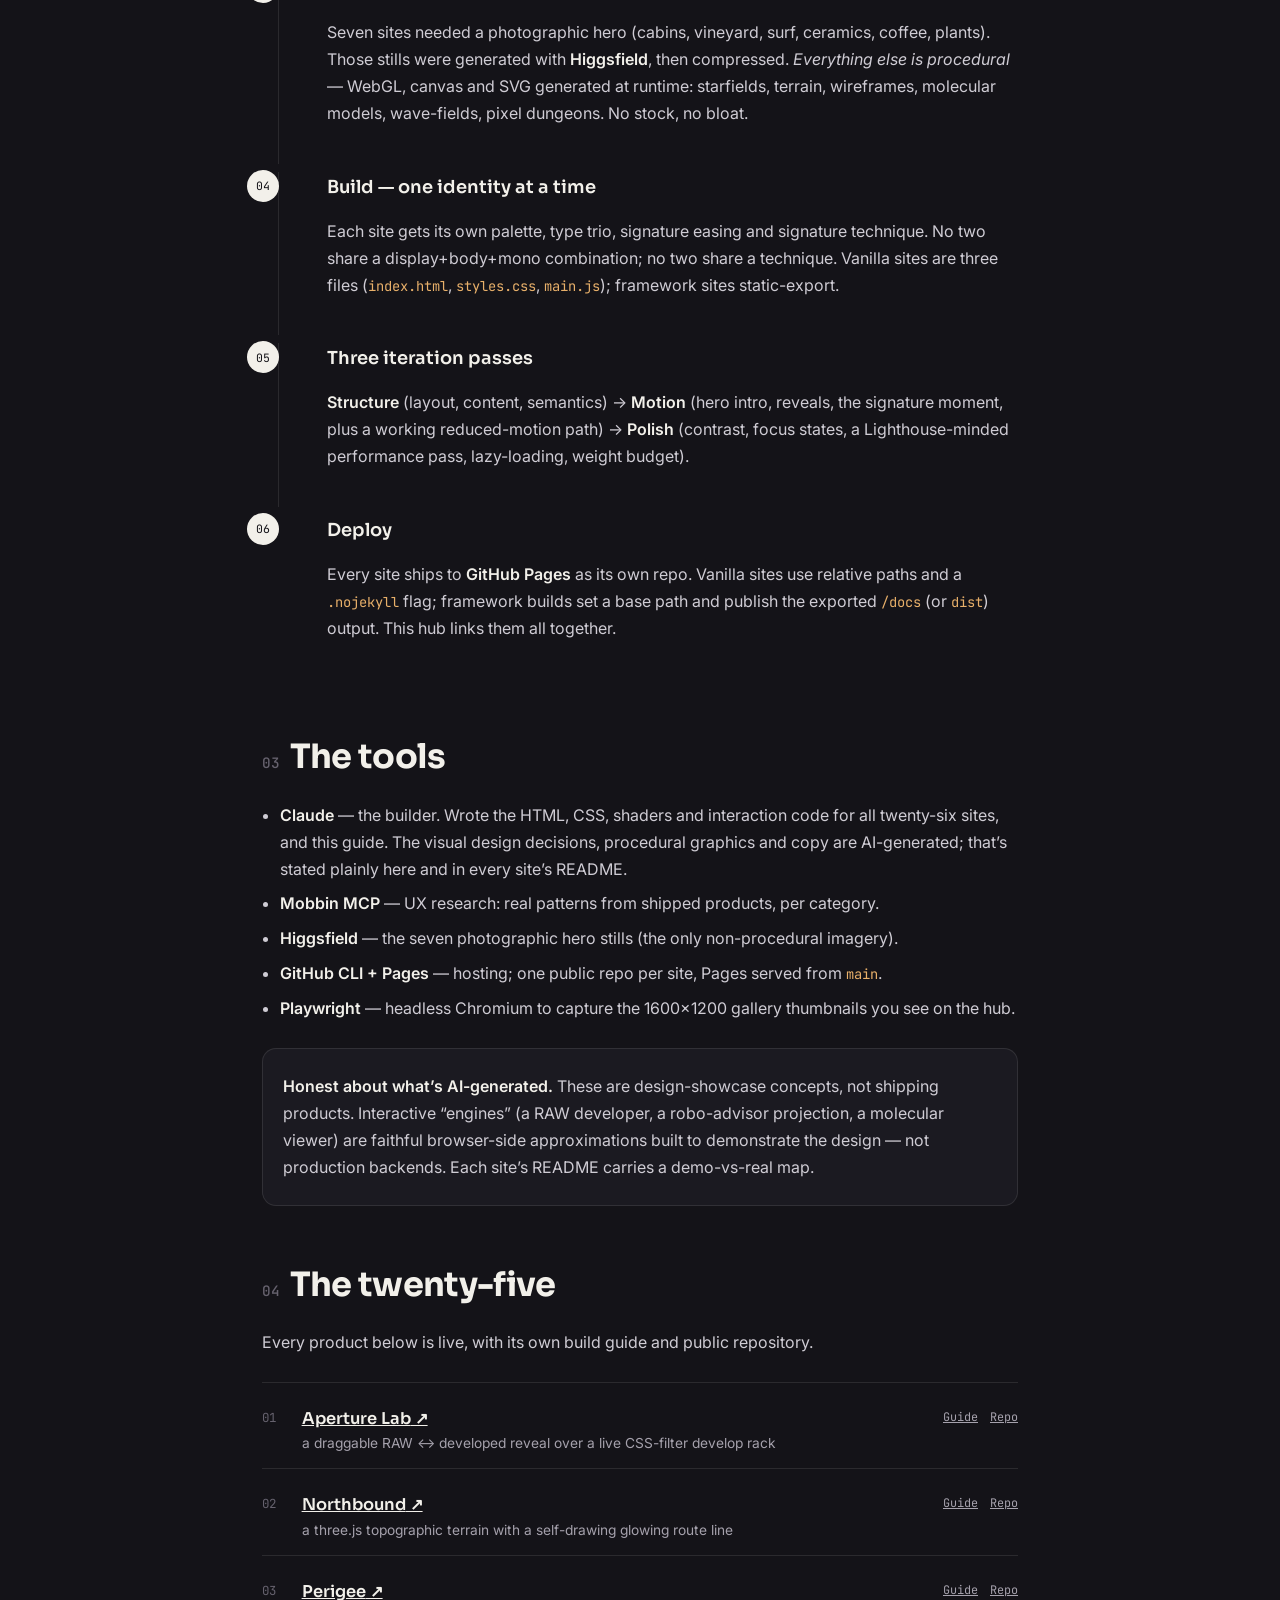
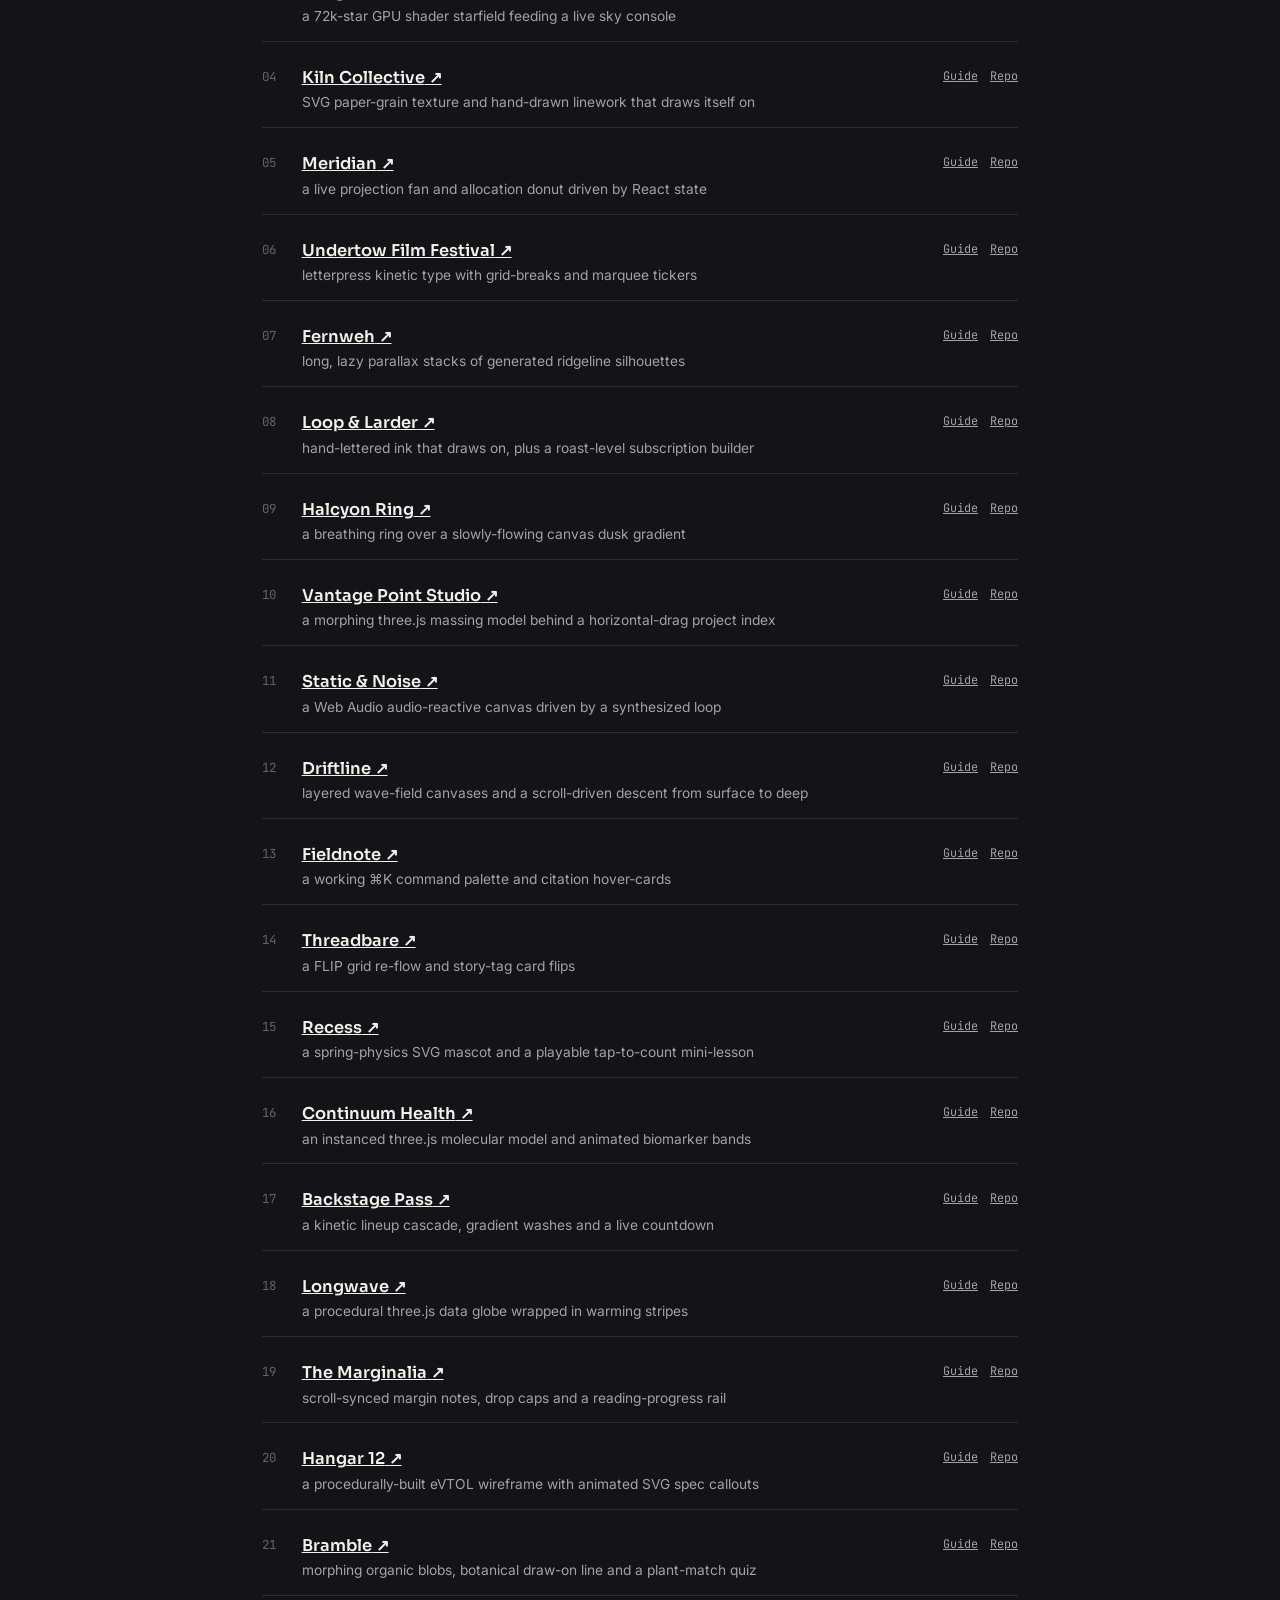
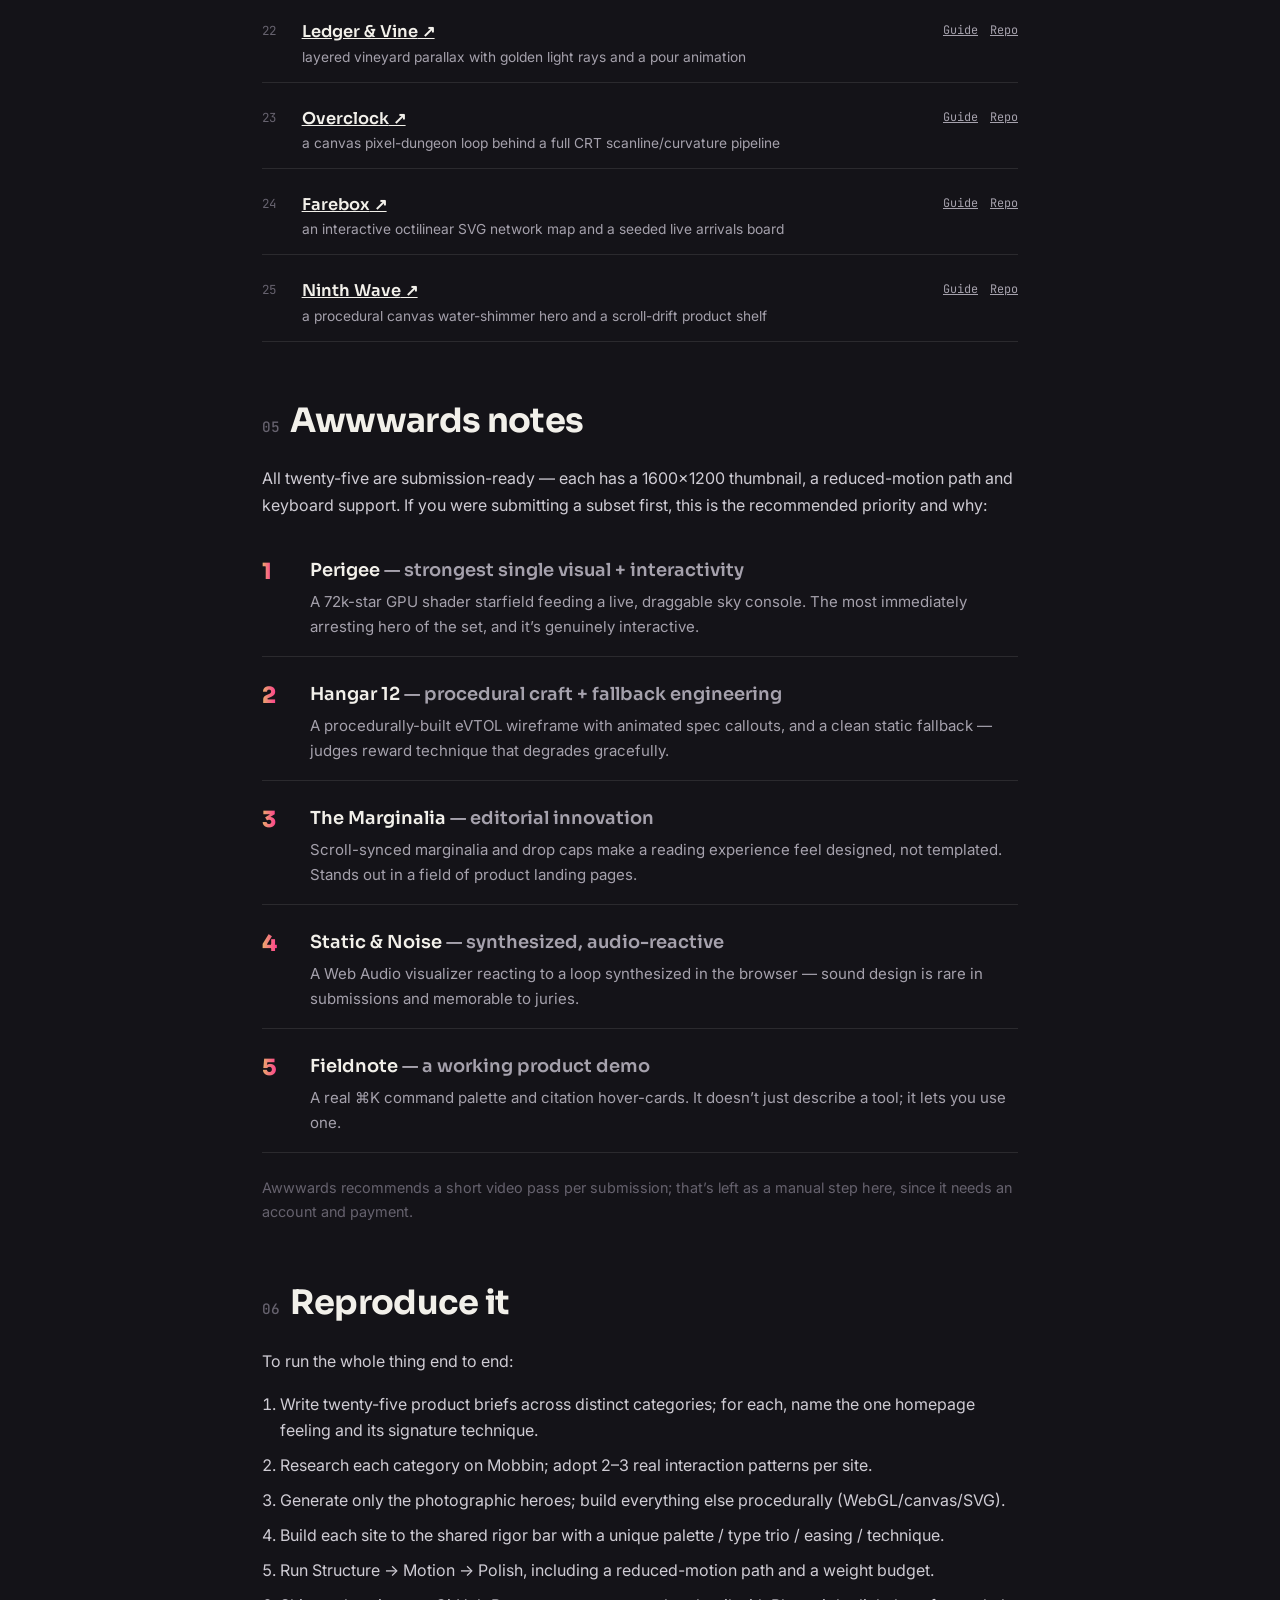
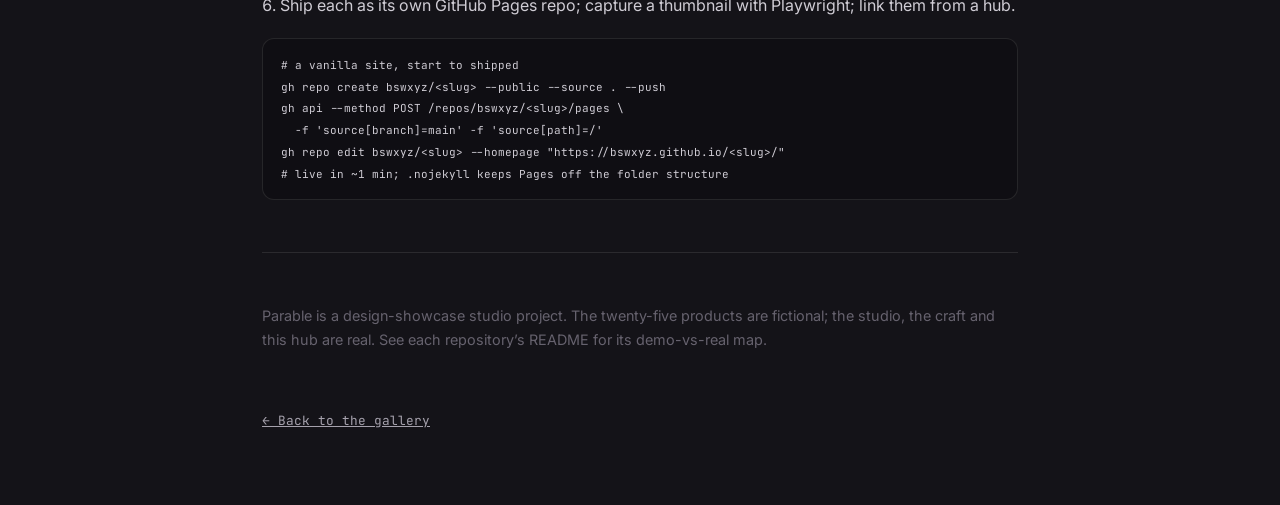
==== commit ea3d53f5: "Rename studio brand: FABLE → PARABLE Co-Authored-By: Claude Fable 5 <noreply@anthropic.com>" ====
--- a/guide/index.html
+++ b/guide/index.html
@@ -3,8 +3,8 @@
 <head>
 <meta charset="utf-8" />
 <meta name="viewport" content="width=device-width, initial-scale=1" />
-<title>How Fable was built — the master guide</title>
-<meta name="description" content="The master build guide for Fable: how twenty-five fictional-product design showcases were designed and shipped — ideation, Mobbin UX research, asset generation, per-site build, three iteration passes, and GitHub Pages deploy. Links to all 25 guides and repos." />
+<title>How Parable was built — the master guide</title>
+<meta name="description" content="The master build guide for Parable: how twenty-five fictional-product design showcases were designed and shipped — ideation, Mobbin UX research, asset generation, per-site build, three iteration passes, and GitHub Pages deploy. Links to all 25 guides and repos." />
 <meta name="theme-color" content="#141318" />
 <meta name="color-scheme" content="dark" />
 <link rel="preconnect" href="https://fonts.googleapis.com" />
@@ -70,13 +70,13 @@
 <body>
 <div class="wrap">
   <div class="top">
-    <a href="../">← Fable</a>
+    <a href="../">← Parable</a>
     <span>THE MASTER GUIDE · how the 25 were built</span>
   </div>
 
   <span class="ey">Design showcase · full methodology</span>
   <h1>Twenty-five products.<br><span class="grad">One method.</span></h1>
-  <p class="sub">Fable is a studio showcase: twenty-five fictional products, each shipped as a complete,
+  <p class="sub">Parable is a studio showcase: twenty-five fictional products, each shipped as a complete,
     individually-designed website. This is the honest, end-to-end account of how they were made — and how
     you could reproduce the whole thing.</p>
   <div class="spectrum" aria-hidden="true"></div>
@@ -86,7 +86,7 @@
     you nothing, because the hard part of design isn’t the grid — it’s <em>fit</em>: the way a wine club should
     feel unhurried and a transit app should feel instantly legible, and how that conviction reaches every
     type choice, easing curve and interaction.</p>
-  <p>So Fable started from <strong>concrete product concepts</strong> instead of abstract templates. A sleep
+  <p>So Parable started from <strong>concrete product concepts</strong> instead of abstract templates. A sleep
     wearable. An eVTOL air-taxi. A literary magazine. A citizen-astronomy network. Twenty-five briefs across
     twenty-five categories — each one forcing a different palette, voice, motion language and signature
     technique. A fictional product is a design constraint generator: it tells you what <em>can’t</em> be
@@ -142,7 +142,7 @@
 
   <h2><span class="h-n">03</span>The tools</h2>
   <ul>
-    <li><strong>Claude (Fable)</strong> — the builder. Wrote the HTML, CSS, shaders and interaction code for
+    <li><strong>Claude</strong> — the builder. Wrote the HTML, CSS, shaders and interaction code for
       all twenty-six sites, and this guide. The visual design decisions, procedural graphics and copy are
       AI-generated; that’s stated plainly here and in every site’s README.</li>
     <li><strong>Mobbin MCP</strong> — UX research: real patterns from shipped products, per category.</li>
@@ -416,7 +416,7 @@
 # live in ~1 min; .nojekyll keeps Pages off the folder structure</code></pre>
 
   <hr class="rule" />
-  <p style="color:var(--faint);font-size:.9rem">Fable is a design-showcase studio project. The twenty-five
+  <p style="color:var(--faint);font-size:.9rem">Parable is a design-showcase studio project. The twenty-five
     products are fictional; the studio, the craft and this hub are real. See each repository’s README for its
     demo-vs-real map.</p>
   <a class="back" href="../">← Back to the gallery</a>
